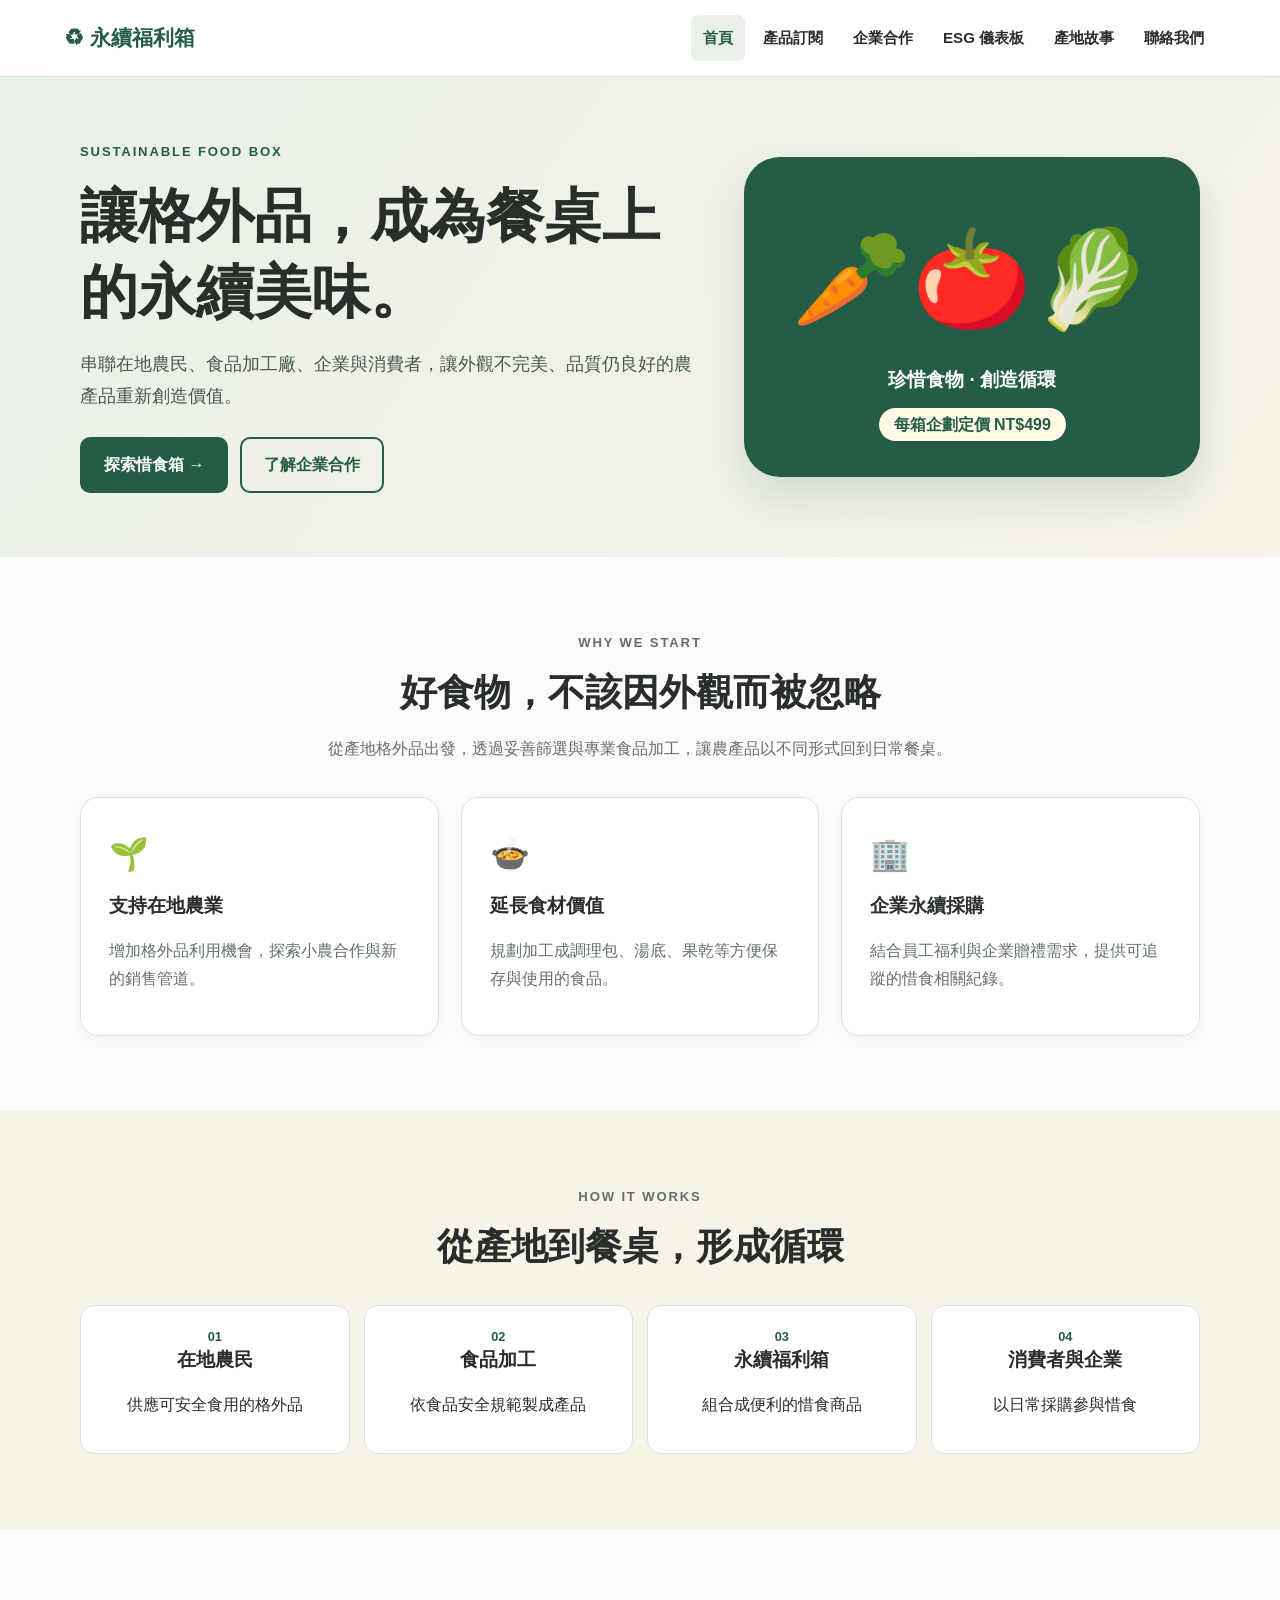
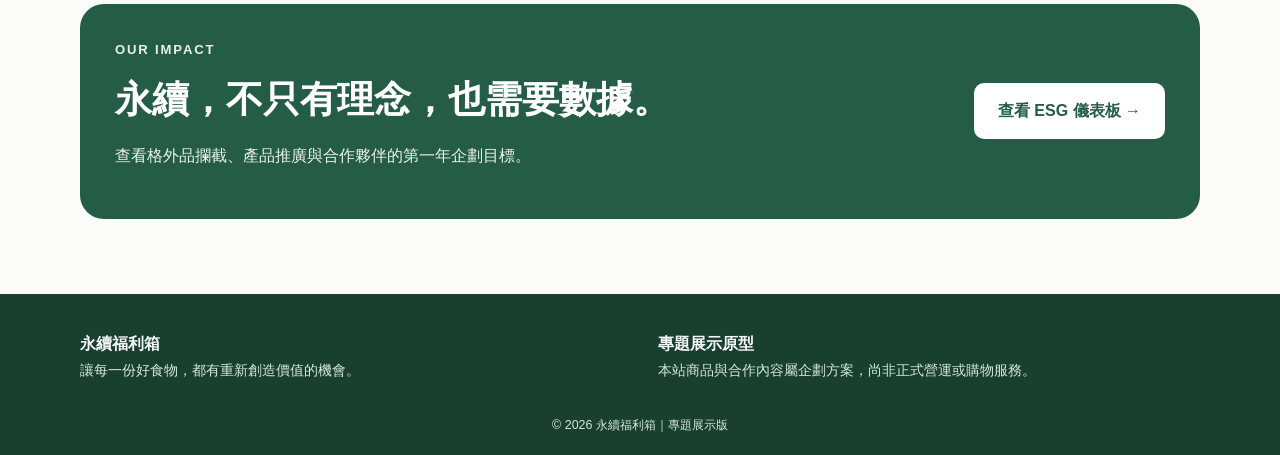
==== index.html @ d2e5bcc2 "Add files via upload" ====
<!doctype html>
<html lang="zh-Hant">
<head>
  <meta charset="UTF-8">
  <meta name="viewport" content="width=device-width, initial-scale=1.0">
  <meta name="description" content="永續福利箱：串聯在地農民、食品加工與消費者，探索惜食訂閱與企業永續採購。">
  <title>永續福利箱｜讓格外品成為永續美味</title>
  <link rel="stylesheet" href="style.css">
  <script src="script.js" defer></script>
</head>
<body>
  <a class="skip-link" href="#app">跳至主要內容</a>
  <header class="site-header">
    <div class="header-inner">
      <a class="brand" href="index.html" aria-label="永續福利箱首頁"><span class="brand-icon">♻</span> 永續福利箱</a>
      <button class="menu-toggle" type="button" aria-expanded="false" aria-controls="site-nav">☰ 選單</button>
      <nav id="site-nav" class="site-nav" aria-label="主要導覽">
        <a href="index.html">首頁</a>
        <a href="products.html">產品訂閱</a>
        <a href="business.html">企業合作</a>
        <a href="esg.html">ESG 儀表板</a>
        <a href="stories.html">產地故事</a>
        <a href="contact.html">聯絡我們</a>
      </nav>
    </div>
  </header>
  <main id="app" tabindex="-1"></main>
  <footer class="site-footer">
    <div class="container footer-content">
      <div><strong>永續福利箱</strong><p>讓每一份好食物，都有重新創造價值的機會。</p></div>
      <div><span class="footer-label">專題展示原型</span><p>本站商品與合作內容屬企劃方案，尚非正式營運或購物服務。</p></div>
    </div>
    <p class="copyright">© <span id="year"></span> 永續福利箱｜專題展示版</p>
  </footer>
</body>
</html>
---- style.css ----
:root { --green:#245c46; --light-green:#e9f0e8; --sage:#89a98c; --cream:#f6f3e8; --gold:#d7a45a; --ink:#292e2a; --muted:#637069; --white:#fff; --border:#dae3da; }
* { box-sizing:border-box; }
html { scroll-behavior:smooth; }
body { margin:0; color:var(--ink); background:#fbfcf9; font-family:"Noto Sans TC","Microsoft JhengHei",Arial,sans-serif; line-height:1.75; }
a { color:inherit; } button, input, select, textarea { font:inherit; }
.container { width:min(1120px, calc(100% - 40px)); margin-inline:auto; }
.skip-link { position:absolute; left:-9999px; top:10px; background:white; z-index:99; padding:8px; }
.skip-link:focus { left:10px; }
.site-header { position:sticky; top:0; z-index:20; background:rgba(255,255,255,.96); border-bottom:1px solid var(--border); }
.header-inner { max-width:1200px; min-height:76px; padding:0 24px; margin:auto; display:flex; align-items:center; justify-content:space-between; gap:16px; }
.brand { color:var(--green); font-size:1.3rem; font-weight:800; white-space:nowrap; text-decoration:none; }
.brand-icon { font-size:1.4rem; }
.site-nav { display:flex; flex-wrap:wrap; align-items:center; gap:6px; }
.site-nav a { padding:10px 12px; border-radius:8px; text-decoration:none; font-weight:600; font-size:.94rem; }
.site-nav a:hover,.site-nav a.active { color:var(--green); background:var(--light-green); }
.menu-toggle { display:none; background:var(--green); color:white; border:0; border-radius:8px; padding:8px 12px; cursor:pointer; }
.hero { background:linear-gradient(125deg,#e9f0e8,#f6f3e8); overflow:hidden; }
.hero-inner { display:grid; grid-template-columns:1.15fr .85fr; min-height:480px; align-items:center; gap:48px; padding-block:60px; }
.eyebrow { color:var(--green); letter-spacing:.14em; font-size:.82rem; font-weight:800; }
h1,h2,h3 { line-height:1.3; margin:0 0 18px; }
h1 { font-size:clamp(2.2rem,5vw,3.65rem); } h2 { font-size:clamp(1.65rem,3vw,2.3rem); } h3 { font-size:1.2rem; }
p { margin:0 0 14px; } .lead { color:#48594e; font-size:1.15rem; max-width:630px; }
.actions { display:flex; flex-wrap:wrap; gap:12px; margin-top:25px; }
.btn { display:inline-block; padding:12px 22px; border-radius:10px; text-decoration:none; font-weight:750; background:var(--green); color:white; border:2px solid var(--green); transition:transform .15s; }
.btn:hover { transform:translateY(-2px); } .btn.secondary { background:transparent; color:var(--green); }
.visual { background:var(--green); border-radius:36px; min-height:320px; display:grid; place-items:center; position:relative; text-align:center; padding:32px; box-shadow:0 22px 40px #245c4626; }
.visual .big-emoji { font-size:6rem; display:block; } .visual p { color:white; font-size:1.2rem; font-weight:800; }
.visual .small-tag { color:var(--green); background:#fff9e6; border-radius:100px; padding:8px 15px; font-weight:700; }
section.block { padding:75px 0; } section.tinted { background:var(--cream); }
.section-head { max-width:760px; margin:0 auto 34px; text-align:center; }
.section-head p { color:var(--muted); }
.grid { display:grid; grid-template-columns:repeat(3,minmax(0,1fr)); gap:22px; }
.card { background:var(--white); padding:28px; border:1px solid var(--border); border-radius:18px; box-shadow:0 5px 18px #233b270a; }
.card .icon { font-size:2rem; display:block; margin-bottom:12px; } .card p { color:var(--muted); }
.process { display:grid; grid-template-columns:repeat(4,1fr); gap:14px; }
.step { background:white; border:1px solid var(--border); border-radius:14px; padding:20px; text-align:center; }
.step .num { color:var(--green); font-size:.8rem; font-weight:800; }
.highlight { background:var(--green); color:white; border-radius:24px; padding:35px; display:flex; align-items:center; justify-content:space-between; gap:28px; }
.highlight p { color:#ebf2ec; } .highlight .btn { background:white; color:var(--green); border-color:white; }
.page-hero { background:var(--light-green); padding:70px 0 52px; } .page-hero p { max-width:750px; color:#455b4e; }
.price { color:var(--green); font-size:2.35rem; font-weight:850; }
.note { padding:15px 18px; background:#fff5d9; border-left:4px solid var(--gold); border-radius:8px; color:#66542d; margin:22px 0; }
.kpis { display:grid; grid-template-columns:repeat(4,1fr); gap:16px; }
.kpi { background:white; border:1px solid var(--border); border-radius:16px; padding:22px; }
.kpi strong { display:block; color:var(--green); font-size:2rem; line-height:1.5; }
.kpi span { color:var(--muted); font-size:.9rem; }
.form-grid { display:grid; grid-template-columns:1fr 1fr; gap:16px; max-width:640px; }
.field { display:flex; flex-direction:column; gap:6px; } .field label { font-weight:700; }
.field input,.field select { width:100%; border:1px solid #aebfb1; background:white; border-radius:9px; padding:12px; }
.result { font-size:1.4rem; font-weight:800; color:var(--green); padding:15px 0; }
.site-footer { background:#193f30; color:#f4f8f4; padding:36px 0 18px; }
.footer-content { display:flex; justify-content:space-between; gap:35px; } .footer-content>div { flex:1; }
.footer-content p { font-size:.9rem; color:#d5e8db; } .footer-label { font-weight:700; }
.copyright { text-align:center; color:#d5e8db; font-size:.78rem; margin:18px 0 0; }
@media (max-width:850px) { .header-inner { flex-wrap:wrap; padding:12px 20px; min-height:70px; } .menu-toggle { display:block; margin-left:auto; } .site-nav { display:none; width:100%; flex-direction:column; align-items:stretch; } .site-nav.open { display:flex; } .site-nav a { display:block; } .hero-inner { grid-template-columns:1fr; padding-block:48px; } .visual { min-height:260px; } .grid { grid-template-columns:repeat(2,1fr); } .process,.kpis { grid-template-columns:repeat(2,1fr); } }
@media (max-width:560px) { .container { width:min(100% - 30px,1120px); } .grid,.process,.kpis,.form-grid { grid-template-columns:1fr; } .highlight,.footer-content { flex-direction:column; align-items:flex-start; } .visual .big-emoji { font-size:4.5rem; } section.block { padding:50px 0; } }
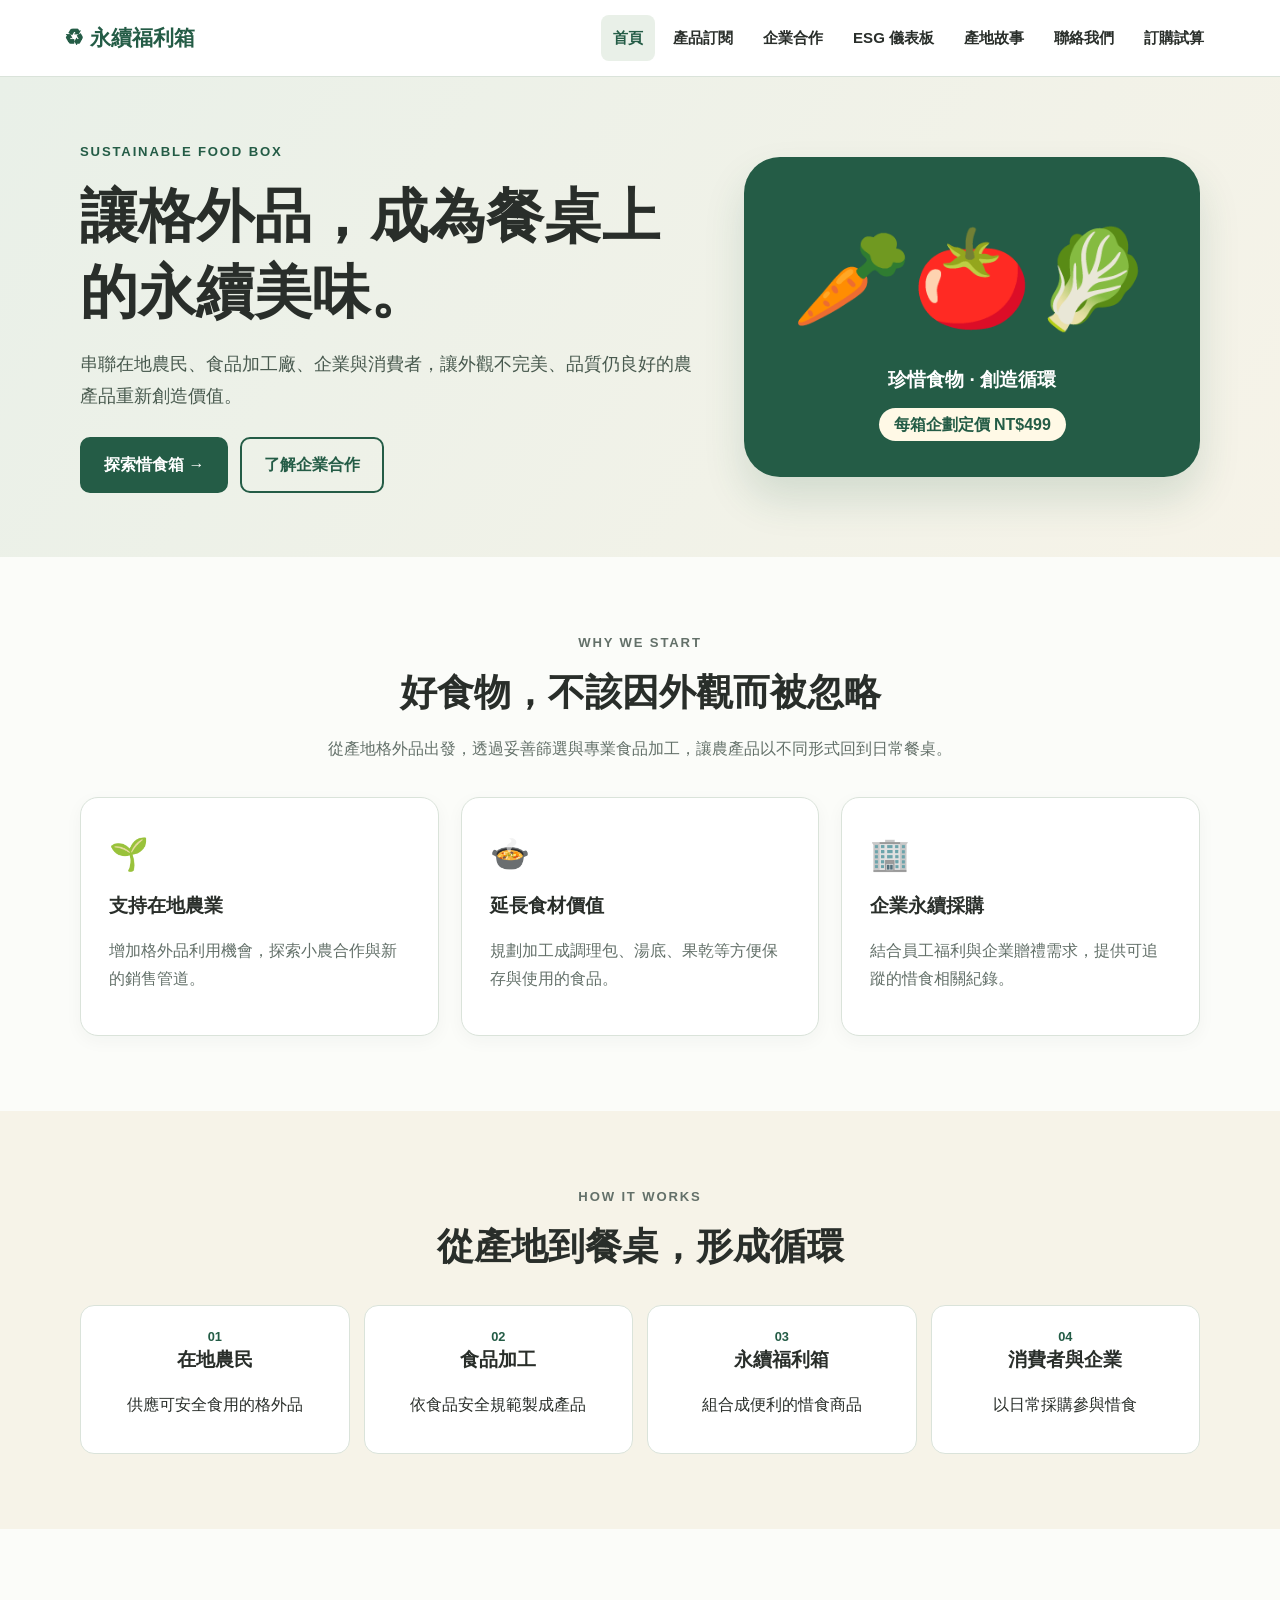
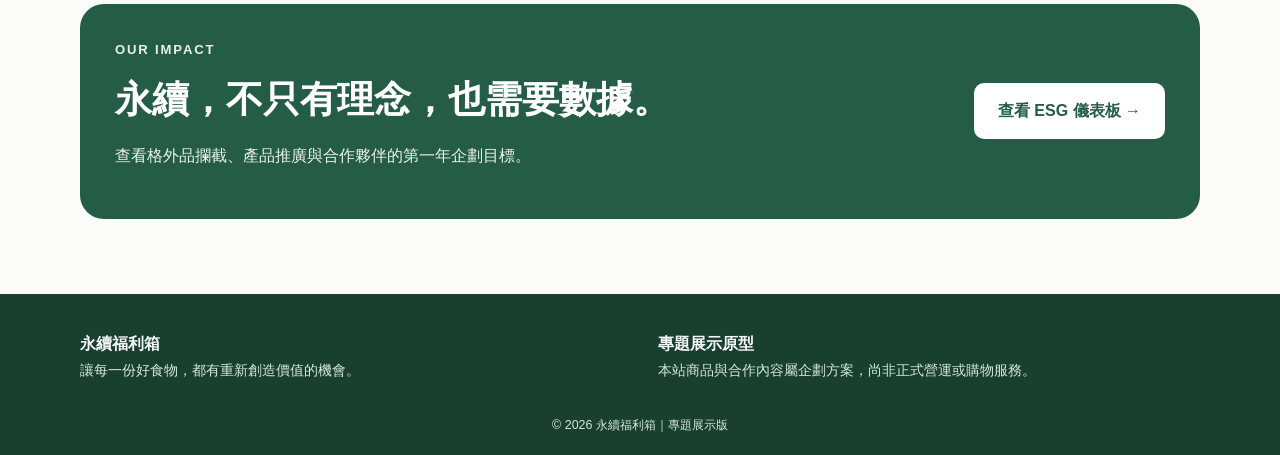
==== commit ec06b154: "Add files via upload" ====
--- a/index.html
+++ b/index.html
@@ -20,7 +20,7 @@
         <a href="business.html">企業合作</a>
         <a href="esg.html">ESG 儀表板</a>
         <a href="stories.html">產地故事</a>
-        <a href="contact.html">聯絡我們</a>
+        <a href="contact.html">聯絡我們</a><a href="order.html">訂購試算</a>
       </nav>
     </div>
   </header>
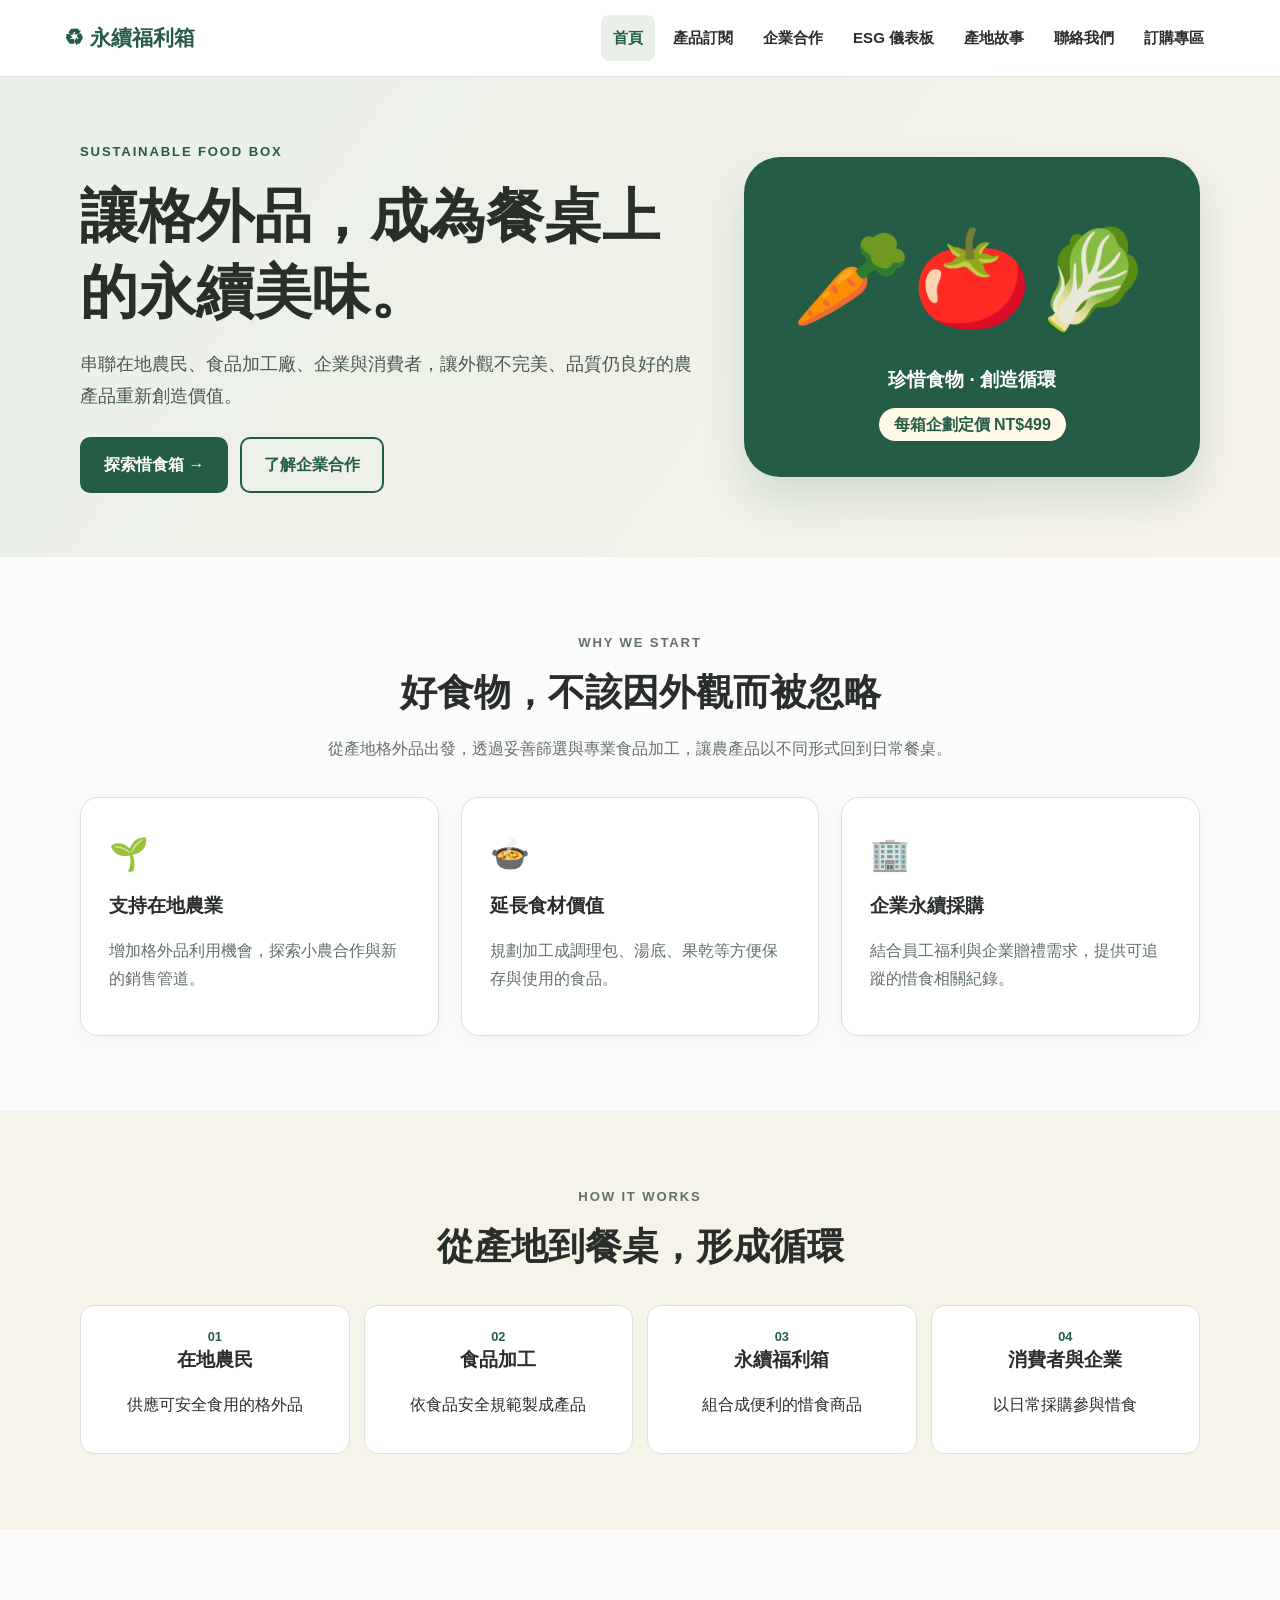
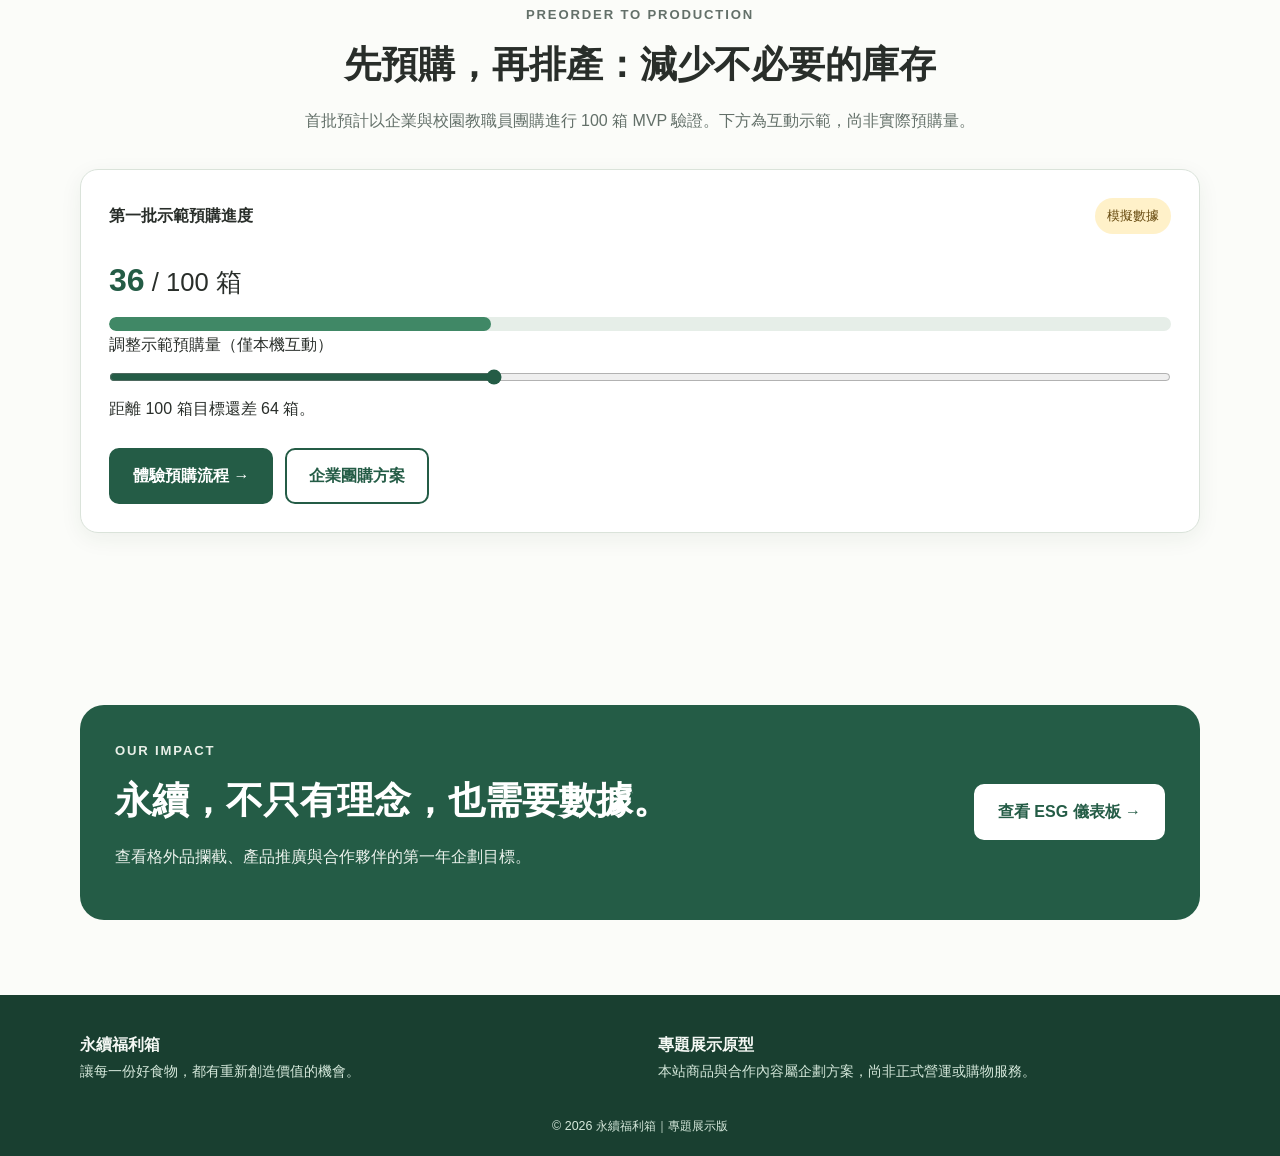
==== commit 7a4e2177: "Add files via upload" ====
--- a/index.html
+++ b/index.html
@@ -20,7 +20,7 @@
         <a href="business.html">企業合作</a>
         <a href="esg.html">ESG 儀表板</a>
         <a href="stories.html">產地故事</a>
-        <a href="contact.html">聯絡我們</a><a href="order.html">訂購試算</a>
+        <a href="contact.html">聯絡我們</a><a href="order.html">訂購專區</a>
       </nav>
     </div>
   </header>
--- a/style.css
+++ b/style.css
@@ -54,3 +54,6 @@
 .copyright { text-align:center; color:#d5e8db; font-size:.78rem; margin:18px 0 0; }
 @media (max-width:850px) { .header-inner { flex-wrap:wrap; padding:12px 20px; min-height:70px; } .menu-toggle { display:block; margin-left:auto; } .site-nav { display:none; width:100%; flex-direction:column; align-items:stretch; } .site-nav.open { display:flex; } .site-nav a { display:block; } .hero-inner { grid-template-columns:1fr; padding-block:48px; } .visual { min-height:260px; } .grid { grid-template-columns:repeat(2,1fr); } .process,.kpis { grid-template-columns:repeat(2,1fr); } }
 @media (max-width:560px) { .container { width:min(100% - 30px,1120px); } .grid,.process,.kpis,.form-grid { grid-template-columns:1fr; } .highlight,.footer-content { flex-direction:column; align-items:flex-start; } .visual .big-emoji { font-size:4.5rem; } section.block { padding:50px 0; } }
+
+/* V3 專題展示擴充 */
+.demo-panel{background:#fff;border:1px solid var(--border);border-radius:18px;padding:28px;margin:22px 0;box-shadow:0 6px 22px #183b2010}.demo-head{display:flex;align-items:center;justify-content:space-between;gap:12px;flex-wrap:wrap}.demo-head h2{margin:0}.pill{font-size:.8rem;background:#fff1c9;color:#684b10;border-radius:30px;padding:7px 12px}.progress-value{font-size:1.6rem;margin:18px 0 9px}.progress-value strong{font-size:2rem;color:var(--green)}.progress-track,.bar-track{background:#e6eee8;border-radius:22px;overflow:hidden;height:14px}.progress-fill,.bar{height:100%;background:#408866;border-radius:22px}.demo-panel input[type=range]{width:100%;accent-color:#245c46;cursor:pointer;margin:10px 0}.bars{display:grid;gap:16px;margin:24px 0}.bar-row{display:grid;grid-template-columns:170px minmax(80px,1fr) 100px;align-items:center;gap:14px}.bar-row strong{font-size:.9rem;text-align:right}.trace-grid{display:grid;grid-template-columns:repeat(2,minmax(0,1fr));gap:12px}.trace-grid>div{background:#f1f6f1;padding:13px;border-radius:10px}.trace-grid span{display:block;color:var(--muted);font-size:.85rem}.trace-grid strong{display:block;margin-top:6px}.demo-label{display:inline-block;background:#fff1c9;color:#60440c;padding:5px 9px;border-radius:20px;font-size:.8rem}@media(max-width:650px){.demo-panel{padding:18px}.bar-row{grid-template-columns:1fr;gap:6px}.bar-row strong{text-align:left}.trace-grid{grid-template-columns:1fr}}
